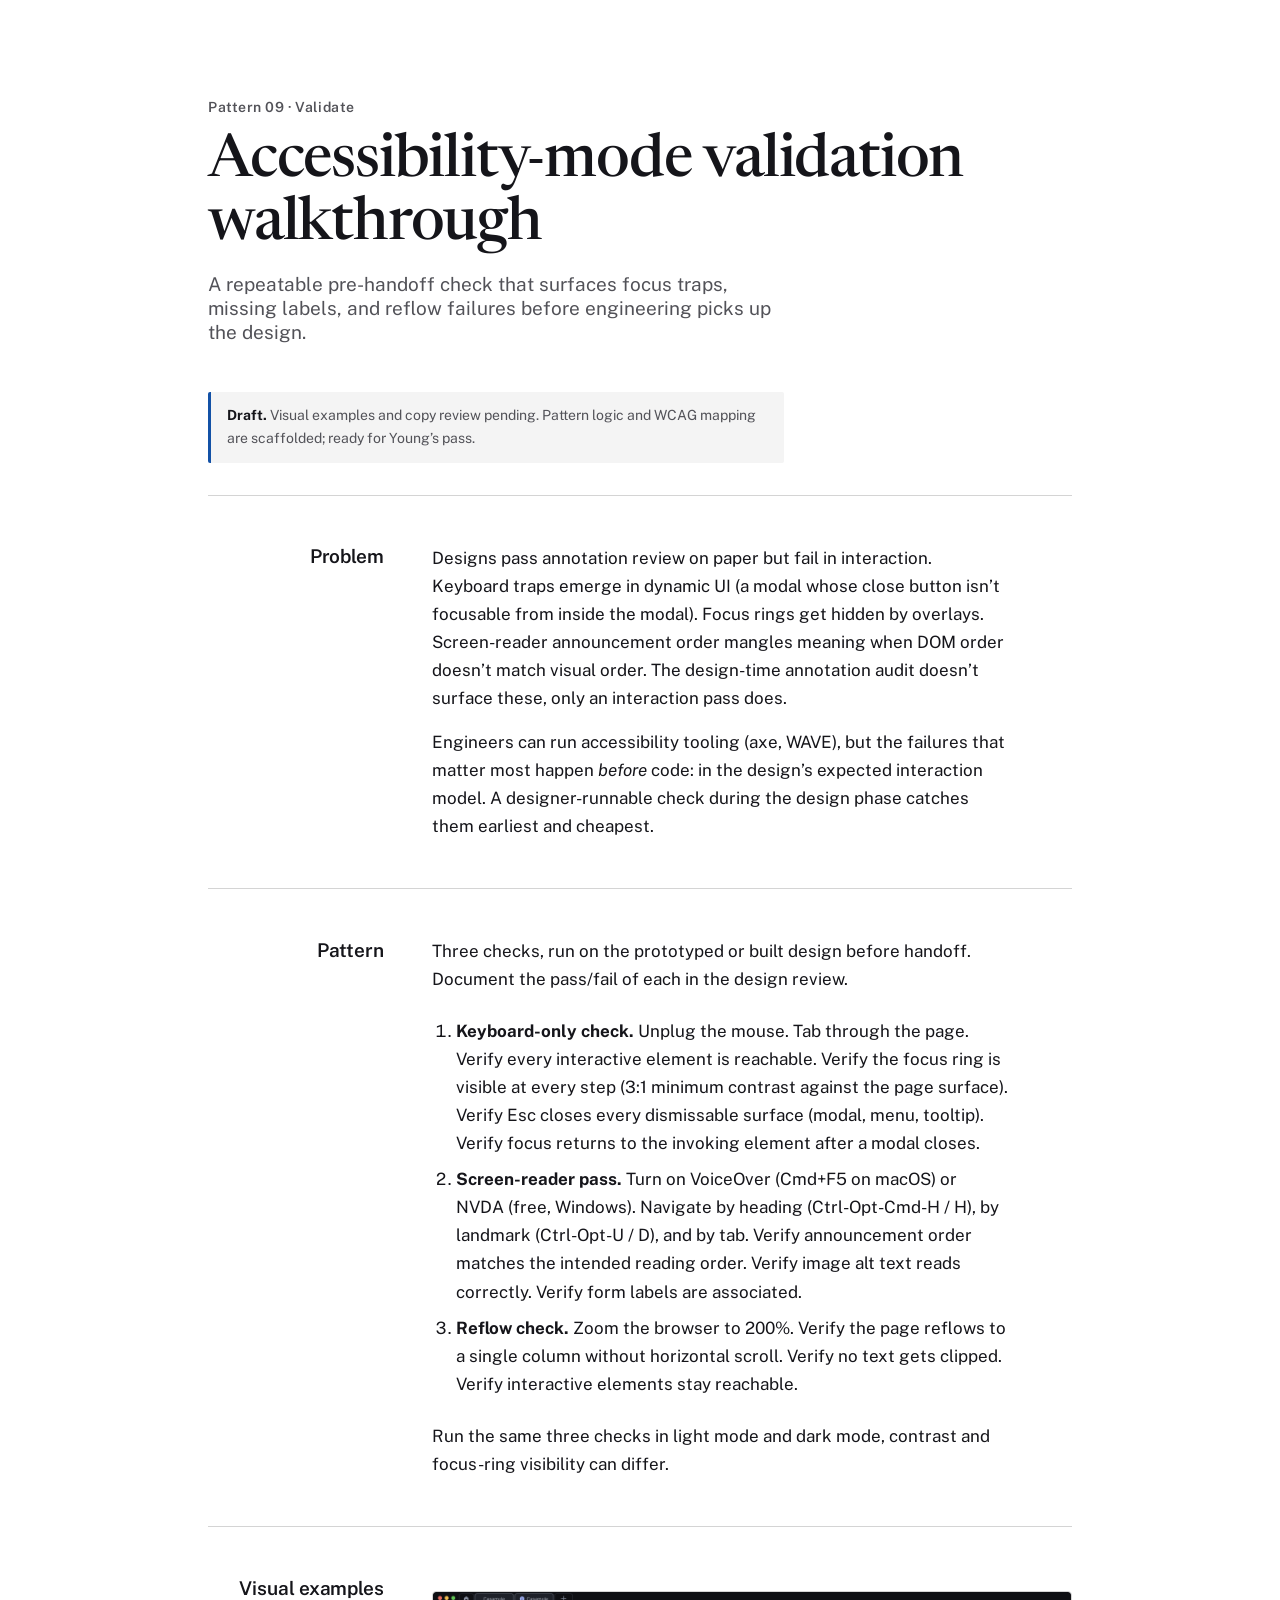
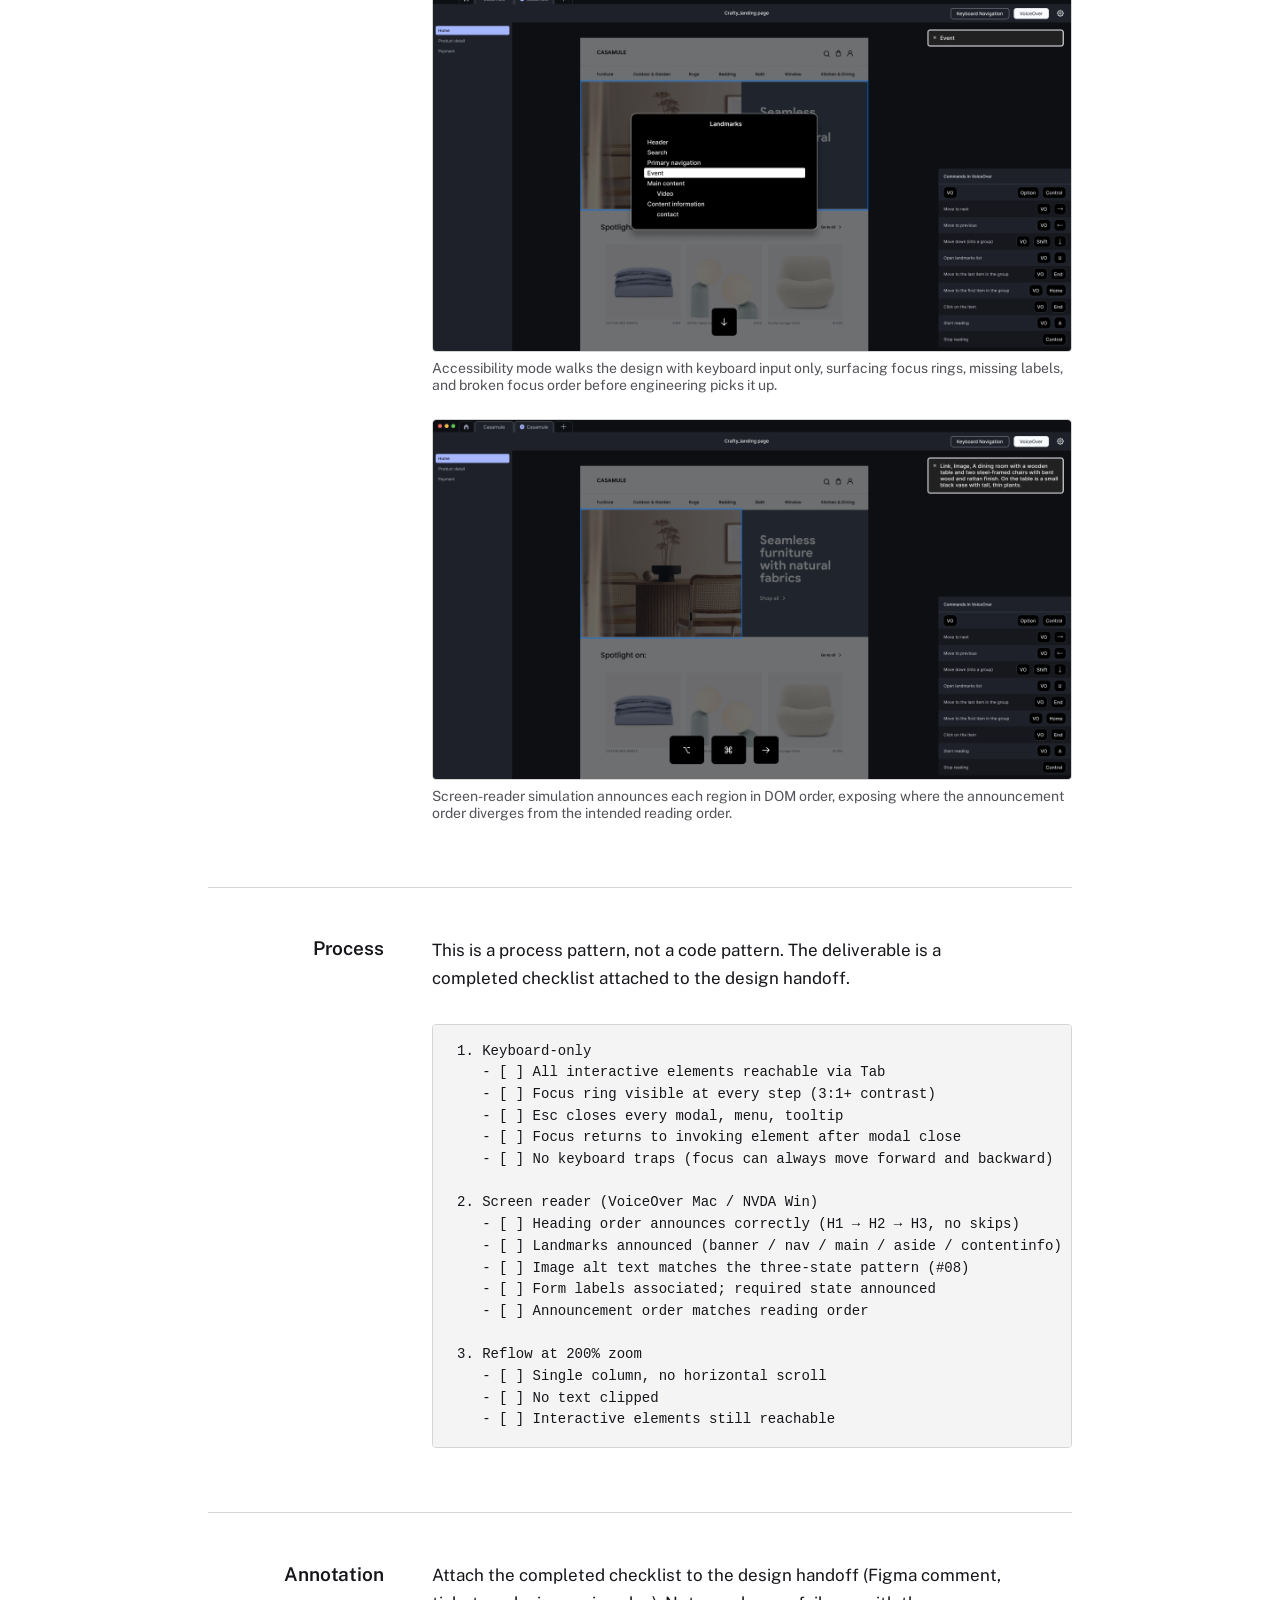
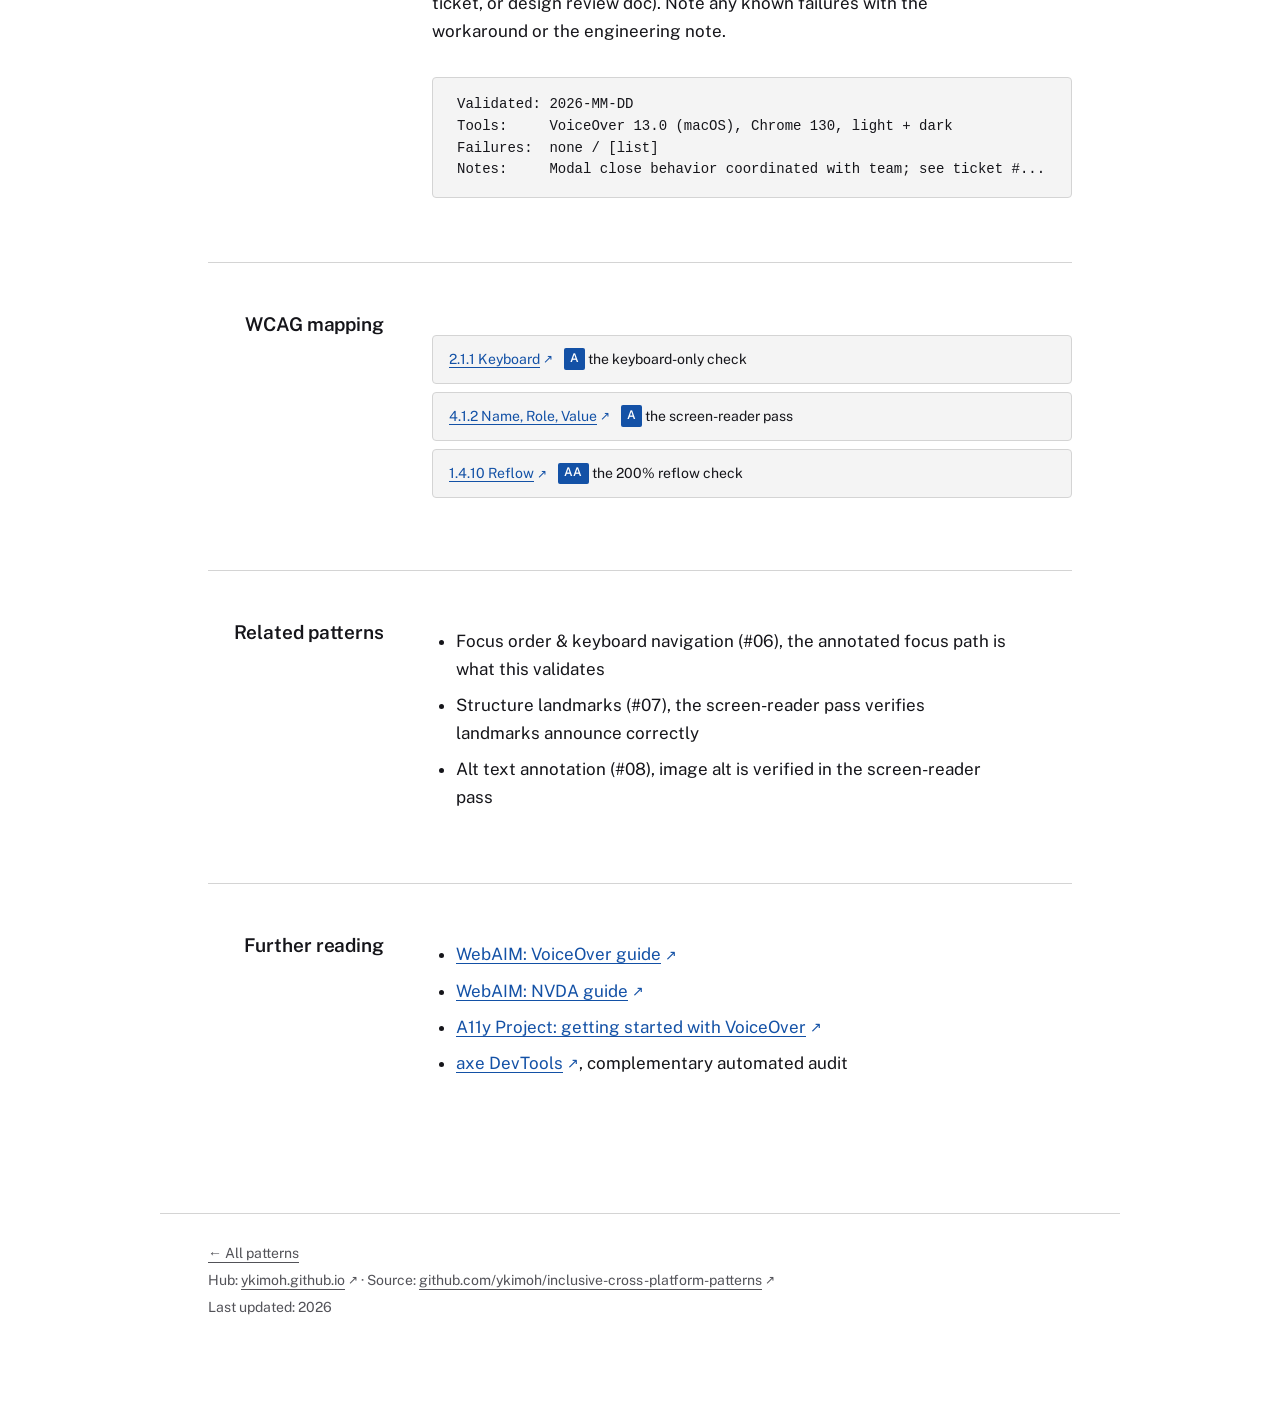
==== patterns/accessibility-mode-validation/index.html @ a1140729 "Initial: Inclusive Cross-Platform Patterns library A field-facing reference for designers who practi" ====
<!DOCTYPE html>
<html lang="en">
<head>
  <meta charset="UTF-8">
  <meta name="viewport" content="width=device-width, initial-scale=1">
  <title>Accessibility-mode validation walkthrough, Inclusive Cross-Platform Patterns</title>
  <meta name="description" content="A repeatable, designer-runnable pre-handoff check: walk the design with keyboard + VoiceOver/NVDA to surface focus traps, missing labels, and broken landmark order before engineering.">
  <meta name="color-scheme" content="light dark">
  <link rel="preconnect" href="https://fonts.googleapis.com">
  <link rel="preconnect" href="https://fonts.gstatic.com" crossorigin>
  <link href="https://fonts.googleapis.com/css2?family=Newsreader:wght@400;500;600&family=Public+Sans:wght@400;500;600&display=swap" rel="stylesheet">
  <link rel="stylesheet" href="../../styles.css">
</head>
<body>
  <a class="skip-link" href="#main">Skip to main content</a>

  <header class="site-header">
    <p class="eyebrow">Pattern 09 &middot; Validate</p>
    <h1>Accessibility-mode validation walkthrough</h1>
    <p class="subhead">A repeatable pre-handoff check that surfaces focus traps, missing labels, and reflow failures before engineering picks up the design.</p>
  </header>

  <main id="main" tabindex="-1">
    <aside class="draft-banner" role="status">
      <p><strong>Draft.</strong> Visual examples and copy review pending. Pattern logic and WCAG mapping are scaffolded; ready for Young&rsquo;s pass.</p>
    </aside>

    <section aria-labelledby="problem-heading">
      <h2 id="problem-heading">Problem</h2>
      <p>Designs pass annotation review on paper but fail in interaction. Keyboard traps emerge in dynamic UI (a modal whose close button isn&rsquo;t focusable from inside the modal). Focus rings get hidden by overlays. Screen-reader announcement order mangles meaning when DOM order doesn&rsquo;t match visual order. The design-time annotation audit doesn&rsquo;t surface these, only an interaction pass does.</p>
      <p>Engineers can run accessibility tooling (axe, WAVE), but the failures that matter most happen <em>before</em> code: in the design&rsquo;s expected interaction model. A designer-runnable check during the design phase catches them earliest and cheapest.</p>
    </section>

    <section aria-labelledby="pattern-heading">
      <h2 id="pattern-heading">Pattern</h2>
      <p>Three checks, run on the prototyped or built design before handoff. Document the pass/fail of each in the design review.</p>
      <ol>
        <li><strong>Keyboard-only check.</strong> Unplug the mouse. Tab through the page. Verify every interactive element is reachable. Verify the focus ring is visible at every step (3:1 minimum contrast against the page surface). Verify Esc closes every dismissable surface (modal, menu, tooltip). Verify focus returns to the invoking element after a modal closes.</li>
        <li><strong>Screen-reader pass.</strong> Turn on VoiceOver (Cmd+F5 on macOS) or NVDA (free, Windows). Navigate by heading (Ctrl-Opt-Cmd-H / H), by landmark (Ctrl-Opt-U / D), and by tab. Verify announcement order matches the intended reading order. Verify image alt text reads correctly. Verify form labels are associated.</li>
        <li><strong>Reflow check.</strong> Zoom the browser to 200%. Verify the page reflows to a single column without horizontal scroll. Verify no text gets clipped. Verify interactive elements stay reachable.</li>
      </ol>
      <p>Run the same three checks in light mode and dark mode, contrast and focus-ring visibility can differ.</p>
    </section>

    <section aria-labelledby="examples-heading">
      <h2 id="examples-heading">Visual examples</h2>
      <div class="example-stack">
        <figure class="example-figure">
          <img src="assets/a11y-mode-1.png" alt="The accessibility-mode interface, showing a design walkable by keyboard with focus rings visible at every step.">
          <figcaption>Accessibility mode walks the design with keyboard input only, surfacing focus rings, missing labels, and broken focus order before engineering picks it up.</figcaption>
        </figure>
        <figure class="example-figure">
          <img src="assets/a11y-mode-2.png" alt="The accessibility-mode interface in screen-reader simulation, displaying the announcement order and labels a screen reader would surface.">
          <figcaption>Screen-reader simulation announces each region in DOM order, exposing where the announcement order diverges from the intended reading order.</figcaption>
        </figure>
      </div>
    </section>

    <section aria-labelledby="process-heading">
      <h2 id="process-heading">Process</h2>
      <p>This is a process pattern, not a code pattern. The deliverable is a completed checklist attached to the design handoff.</p>
      <pre><code>1. Keyboard-only
   - [ ] All interactive elements reachable via Tab
   - [ ] Focus ring visible at every step (3:1+ contrast)
   - [ ] Esc closes every modal, menu, tooltip
   - [ ] Focus returns to invoking element after modal close
   - [ ] No keyboard traps (focus can always move forward and backward)

2. Screen reader (VoiceOver Mac / NVDA Win)
   - [ ] Heading order announces correctly (H1 → H2 → H3, no skips)
   - [ ] Landmarks announced (banner / nav / main / aside / contentinfo)
   - [ ] Image alt text matches the three-state pattern (#08)
   - [ ] Form labels associated; required state announced
   - [ ] Announcement order matches reading order

3. Reflow at 200% zoom
   - [ ] Single column, no horizontal scroll
   - [ ] No text clipped
   - [ ] Interactive elements still reachable</code></pre>
    </section>

    <section aria-labelledby="annotation-heading">
      <h2 id="annotation-heading">Annotation</h2>
      <p>Attach the completed checklist to the design handoff (Figma comment, ticket, or design review doc). Note any known failures with the workaround or the engineering note.</p>
      <pre><code>Validated: 2026-MM-DD
Tools:     VoiceOver 13.0 (macOS), Chrome 130, light + dark
Failures:  none / [list]
Notes:     Modal close behavior coordinated with team; see ticket #...</code></pre>
    </section>

    <section aria-labelledby="wcag-heading">
      <h2 id="wcag-heading">WCAG mapping</h2>
      <ul class="criteria-list">
        <li>
          <a href="https://www.w3.org/WAI/WCAG21/Understanding/keyboard.html" target="_blank" rel="noopener noreferrer">2.1.1 Keyboard<span class="sr-only"> (opens in new tab)</span></a>
          <span class="level">A</span>
         the keyboard-only check
        </li>
        <li>
          <a href="https://www.w3.org/WAI/WCAG21/Understanding/name-role-value.html" target="_blank" rel="noopener noreferrer">4.1.2 Name, Role, Value<span class="sr-only"> (opens in new tab)</span></a>
          <span class="level">A</span>
         the screen-reader pass
        </li>
        <li>
          <a href="https://www.w3.org/WAI/WCAG21/Understanding/reflow.html" target="_blank" rel="noopener noreferrer">1.4.10 Reflow<span class="sr-only"> (opens in new tab)</span></a>
          <span class="level">AA</span>
         the 200% reflow check
        </li>
      </ul>
    </section>

    <section aria-labelledby="related-heading">
      <h2 id="related-heading">Related patterns</h2>
      <ul>
        <li>Focus order &amp; keyboard navigation (#06), the annotated focus path is what this validates</li>
        <li>Structure landmarks (#07), the screen-reader pass verifies landmarks announce correctly</li>
        <li>Alt text annotation (#08), image alt is verified in the screen-reader pass</li>
      </ul>
    </section>

    <section aria-labelledby="reading-heading">
      <h2 id="reading-heading">Further reading</h2>
      <ul>
        <li><a href="https://webaim.org/articles/voiceover/" target="_blank" rel="noopener noreferrer">WebAIM: VoiceOver guide<span class="sr-only"> (opens in new tab)</span></a></li>
        <li><a href="https://webaim.org/articles/nvda/" target="_blank" rel="noopener noreferrer">WebAIM: NVDA guide<span class="sr-only"> (opens in new tab)</span></a></li>
        <li><a href="https://www.a11yproject.com/posts/getting-started-with-voiceover/" target="_blank" rel="noopener noreferrer">A11y Project: getting started with VoiceOver<span class="sr-only"> (opens in new tab)</span></a></li>
        <li><a href="https://www.deque.com/axe/devtools/" target="_blank" rel="noopener noreferrer">axe DevTools<span class="sr-only"> (opens in new tab)</span></a>, complementary automated audit</li>
      </ul>
    </section>
  </main>

  <footer class="site-footer">
    <p><a href="../../">&larr; All patterns</a></p>
    <p>Hub: <a href="https://ykimoh.github.io" target="_blank" rel="noopener noreferrer">ykimoh.github.io<span class="sr-only"> (opens in new tab)</span></a> &middot; Source: <a href="https://github.com/ykimoh/inclusive-cross-platform-patterns" target="_blank" rel="noopener noreferrer">github.com/ykimoh/inclusive-cross-platform-patterns<span class="sr-only"> (opens in new tab)</span></a></p>
    <p>Last updated: 2026</p>
  </footer>
</body>
</html>
---- styles.css ----
/*
 * Inclusive Cross-Platform Patterns
 * Aligned to the hub design system (see rfe-niw/04-evidence/01-pattern-library/hub-design-system.md).
 * Extends the hub's tokens and conventions with pattern-detail components:
 * code blocks, demo tiles, WCAG criteria list, eyebrow + summary + breadcrumb.
 */

/* ---------- Tokens ---------- */

:root {
  /* Color, light */
  --paper: #FFFFFF;
  --paper-soft: #F4F4F4;
  --ink: #15151A;
  --ink-soft: #525258;
  --accent: #1351A6;
  --accent-hover: #0E3F85;
  --rule: #D4D4D4;

  /* Status / state */
  --pass-fg: #0E5A2C;
  --fail-fg: #8E1F1B;

  /* Type families */
  --font-display: "Newsreader", Georgia, "Times New Roman", serif;
  --font-body: "Public Sans", -apple-system, BlinkMacSystemFont, "Helvetica Neue", Arial, sans-serif;
  --font-mono: ui-monospace, SFMono-Regular, "SF Mono", Menlo, Monaco, Consolas, "Liberation Mono", "Courier New", monospace;

  /* Type scale */
  --scale-xs: 0.75rem;
  --scale-sm: 0.875rem;
  --scale-base: 1.0625rem;
  --scale-lg: 1.1875rem;
  --scale-xl: 1.5rem;
  --scale-2xl: 2.25rem;
  --scale-3xl: 3rem;
  --scale-4xl: 3.75rem;

  /* Weights */
  --weight-regular: 400;
  --weight-medium: 500;
  --weight-semibold: 600;

  /* Leading */
  --leading-tight: 1.05;
  --leading-snug: 1.25;
  --leading-body: 1.65;

  /* Tracking */
  --track-tight: -0.02em;

  /* Spacing */
  --space-1: 0.25rem;
  --space-2: 0.5rem;
  --space-3: 0.75rem;
  --space-4: 1rem;
  --space-5: 1.5rem;
  --space-6: 2rem;
  --space-7: 3rem;
  --space-8: 4rem;
  --space-9: 6rem;

  /* Layout */
  --measure: 60rem;
  --rail: 11rem;
  --rail-gap: var(--space-7);
  --page-pad: var(--space-5);
}

@media (min-width: 38rem) {
  :root {
    --page-pad: var(--space-7);
  }
}

@media (prefers-color-scheme: dark) {
  :root {
    --paper: #111111;
    --paper-soft: #1C1C1C;
    --ink: #F4F4F4;
    --ink-soft: #A8A8A8;
    --accent: #7BB3E9;
    --accent-hover: #99C8F0;
    --rule: #2A2A2A;
    --pass-fg: #6AD08A;
    --fail-fg: #ED7572;
  }
}

/* ---------- Reset ---------- */

*, *::before, *::after { box-sizing: border-box; }

html {
  font-size: 100%;
  -webkit-text-size-adjust: 100%;
  text-rendering: optimizeLegibility;
  -webkit-font-smoothing: antialiased;
  -moz-osx-font-smoothing: grayscale;
}

body {
  margin: 0;
  font-family: var(--font-body);
  font-size: var(--scale-base);
  font-weight: var(--weight-regular);
  line-height: var(--leading-body);
  color: var(--ink);
  background: var(--paper);
  font-feature-settings: "kern", "liga";
}

/* ---------- Visually-hidden utility ---------- */

.sr-only {
  position: absolute;
  width: 1px;
  height: 1px;
  padding: 0;
  margin: -1px;
  overflow: hidden;
  clip: rect(0, 0, 0, 0);
  white-space: nowrap;
  border: 0;
}

/* ---------- Skip link ---------- */

.skip-link {
  position: absolute;
  top: -3rem;
  left: var(--space-4);
  padding: var(--space-2) var(--space-4);
  background: var(--accent);
  color: #FFFFFF;
  font-family: var(--font-body);
  font-size: var(--scale-sm);
  font-weight: var(--weight-semibold);
  text-decoration: none;
  border-radius: 2px;
  z-index: 100;
}

.skip-link:focus { top: var(--space-4); }

/* ---------- Layout shell ---------- */

.site-header,
main,
.site-footer {
  max-width: var(--measure);
  margin: 0 auto;
  padding-left: var(--page-pad);
  padding-right: var(--page-pad);
}

main { outline: none; }
main:focus-visible { outline: none; }

/* ---------- Header ---------- */

.site-header {
  padding-top: var(--space-9);
  padding-bottom: var(--space-7);
}

.site-header .eyebrow {
  margin: 0 0 var(--space-3);
  font-family: var(--font-body);
  font-size: var(--scale-sm);
  font-weight: var(--weight-semibold);
  letter-spacing: 0.04em;
  color: var(--ink-soft);
}

.site-header h1 {
  margin: 0 0 var(--space-4);
  font-family: var(--font-display);
  font-size: var(--scale-3xl);
  font-weight: var(--weight-medium);
  line-height: var(--leading-tight);
  letter-spacing: var(--track-tight);
  color: var(--ink);
}

@media (min-width: 38rem) {
  .site-header h1 { font-size: var(--scale-4xl); }
}

.subhead {
  margin: 0;
  max-width: 36rem;
  font-family: var(--font-body);
  font-size: var(--scale-lg);
  font-weight: var(--weight-regular);
  line-height: var(--leading-snug);
  color: var(--ink-soft);
}

/* ---------- Main + sections ---------- */

main { padding-bottom: var(--space-8); }

main > section {
  padding-top: var(--space-7);
  margin-top: var(--space-7);
  border-top: 1px solid var(--rule);
}

main > section:first-of-type { margin-top: 0; }

main > section > h2 {
  margin: 0 0 var(--space-5);
  font-family: var(--font-body);
  font-size: var(--scale-xl);
  font-weight: var(--weight-semibold);
  line-height: var(--leading-snug);
  color: var(--ink);
  letter-spacing: -0.005em;
}

main p {
  margin: 0 0 var(--space-4);
  max-width: 36rem;
}

main p:last-child { margin-bottom: 0; }

main ul,
main ol {
  margin: 0 0 var(--space-4);
  padding-left: var(--space-5);
  max-width: 36rem;
}

main li { margin: var(--space-2) 0; }

/* Rail layout: section heading in a left rail at wider viewports. */

@media (min-width: 56rem) {
  main > section {
    display: grid;
    grid-template-columns: var(--rail) 1fr;
    column-gap: var(--rail-gap);
    align-items: start;
  }

  main > section > h2 {
    grid-column: 1;
    grid-row: 1 / span 99;
    margin: 0;
    font-size: var(--scale-lg);
    line-height: var(--leading-snug);
    text-align: right;
    padding-top: 0.1em;
  }

  main > section > *:not(h2) { grid-column: 2; }
}

/* ---------- Section pre-heading (above H2 in rail-paired sections) ---------- */

.section-eyebrow {
  margin: 0 0 var(--space-3);
  font-family: var(--font-body);
  font-size: var(--scale-xs);
  font-weight: var(--weight-semibold);
  letter-spacing: 0.06em;
  text-transform: uppercase;
  color: var(--ink-soft);
}

/* ---------- Resource list (titled items, no chrome) ---------- */

.resource-list {
  list-style: none;
  margin: 0;
  padding: 0;
  max-width: none;
}

.resource-list > li {
  margin: 0;
  padding: 0;
}

.resource-list > li + li { margin-top: var(--space-6); }

.resource-list h3 {
  margin: 0 0 var(--space-2);
  font-family: var(--font-body);
  font-size: var(--scale-lg);
  font-weight: var(--weight-semibold);
  line-height: var(--leading-snug);
  color: var(--ink);
}

.resource-list .num {
  display: inline-block;
  margin-right: var(--space-2);
  color: var(--ink-soft);
  font-variant-numeric: tabular-nums;
  font-weight: var(--weight-regular);
}

.resource-list p {
  margin: 0;
  color: var(--ink-soft);
}

/* In-development status badge */

.status {
  display: inline-block;
  margin-left: var(--space-2);
  padding: 0.0625em 0.5em;
  font-family: var(--font-body);
  font-size: var(--scale-xs);
  font-weight: var(--weight-semibold);
  letter-spacing: 0.04em;
  text-transform: uppercase;
  border: 1px solid var(--rule);
  border-radius: 2px;
  color: var(--ink-soft);
  vertical-align: 0.15em;
}

/* ---------- Draft banner (scaffolded pages, removed when shipping) ---------- */

.draft-banner {
  margin: 0 0 var(--space-6);
  padding: var(--space-3) var(--space-4);
  background: var(--paper-soft);
  border-left: 3px solid var(--accent);
  border-radius: 2px;
  font-family: var(--font-body);
  font-size: var(--scale-sm);
  color: var(--ink-soft);
  max-width: 36rem;
}

.draft-banner p { margin: 0; }
.draft-banner strong { color: var(--ink); }

/* ---------- Pattern detail page: eyebrow, summary, breadcrumb ---------- */

.breadcrumb {
  margin: 0 0 var(--space-5);
  font-family: var(--font-body);
  font-size: var(--scale-sm);
  color: var(--ink-soft);
}

.summary {
  margin: 0 0 var(--space-7);
  max-width: 36rem;
  font-family: var(--font-body);
  font-size: var(--scale-lg);
  font-weight: var(--weight-regular);
  line-height: var(--leading-snug);
  color: var(--ink);
}

/* ---------- Code blocks ---------- */

pre {
  margin: var(--space-4) 0;
  padding: var(--space-4) var(--space-5);
  background: var(--paper-soft);
  border: 1px solid var(--rule);
  border-radius: 4px;
  overflow-x: auto;
  font-family: var(--font-mono);
  font-size: var(--scale-sm);
  line-height: 1.55;
  color: var(--ink);
  max-width: 100%;
}

pre code {
  font-family: inherit;
  font-size: inherit;
  background: transparent;
  padding: 0;
  border: 0;
  color: inherit;
}

p code,
li code {
  padding: 0.0625em 0.4em;
  background: var(--paper-soft);
  border: 1px solid var(--rule);
  border-radius: 2px;
  font-family: var(--font-mono);
  font-size: 0.92em;
  color: var(--ink);
}

/* ---------- Demo tiles (visual examples) ---------- */

.demo-row {
  display: grid;
  grid-template-columns: 1fr;
  gap: var(--space-4);
  margin: var(--space-4) 0;
  max-width: 100%;
}

@media (min-width: 32rem) {
  .demo-row { grid-template-columns: 1fr 1fr; }
}

.demo-tile {
  padding: var(--space-6) var(--space-4);
  background: var(--paper-soft);
  border: 1px solid var(--rule);
  border-radius: 4px;
  text-align: center;
}

.demo-tile .demo-label {
  display: block;
  margin-bottom: var(--space-4);
  font-family: var(--font-body);
  font-size: var(--scale-xs);
  font-weight: var(--weight-semibold);
  letter-spacing: 0.06em;
  text-transform: uppercase;
}

.demo-tile.demo-fail .demo-label { color: var(--fail-fg); }
.demo-tile.demo-pass .demo-label { color: var(--pass-fg); }

.demo-tile .demo-ratio {
  display: block;
  margin-top: var(--space-3);
  font-family: var(--font-mono);
  font-size: var(--scale-xs);
  color: var(--ink-soft);
  font-variant-numeric: tabular-nums;
}

/* Demo button: hardcoded fail/pass colors so they demonstrate the actual
   contrast point regardless of user theme. */

.btn-demo {
  display: inline-block;
  padding: 0.625rem 1.25rem;
  font-family: var(--font-body);
  font-size: var(--scale-base);
  font-weight: var(--weight-medium);
  border: 0;
  border-radius: 4px;
  cursor: default;
}

.btn-demo.btn-fail {
  background: #FF7A7A;
  color: #FFFFFF;
}

.btn-demo.btn-pass {
  background: #1351A6;
  color: #FFFFFF;
}

/* ---------- Example figures (Beyond mockup screenshots) ---------- */

.example-stack {
  display: flex;
  flex-direction: column;
  gap: var(--space-5);
  margin: var(--space-4) 0;
}

.example-figure {
  margin: 0;
  max-width: 100%;
}

.example-figure img {
  display: block;
  width: 100%;
  height: auto;
  border: 1px solid var(--rule);
  border-radius: 4px;
  background: var(--paper-soft);
}

.example-figure figcaption {
  margin-top: var(--space-2);
  font-family: var(--font-body);
  font-size: var(--scale-sm);
  color: var(--ink-soft);
  line-height: var(--leading-snug);
}

/* Demo-tile variant that hosts a screenshot instead of a button */

.demo-tile.demo-image { padding: var(--space-3); }

.demo-tile.demo-image img {
  display: block;
  width: 100%;
  height: auto;
  border-radius: 2px;
  margin: 0 auto var(--space-2);
}

.demo-tile.demo-image .demo-label {
  margin-bottom: var(--space-3);
}

/* ---------- WCAG criteria list ---------- */

.criteria-list {
  list-style: none;
  margin: var(--space-4) 0;
  padding: 0;
  max-width: 100%;
}

.criteria-list > li {
  margin: var(--space-2) 0;
  padding: var(--space-3) var(--space-4);
  background: var(--paper-soft);
  border: 1px solid var(--rule);
  border-radius: 4px;
  font-size: var(--scale-sm);
  color: var(--ink);
}

.criteria-list .level {
  display: inline-block;
  margin-left: var(--space-2);
  padding: 0.0625em 0.5em;
  font-family: var(--font-body);
  font-size: var(--scale-xs);
  font-weight: var(--weight-semibold);
  letter-spacing: 0.04em;
  background: var(--accent);
  color: #FFFFFF;
  border-radius: 2px;
  vertical-align: 0.15em;
}

/* ---------- Links ---------- */

a {
  color: var(--accent);
  text-decoration: underline;
  text-decoration-thickness: 1px;
  text-underline-offset: 0.2em;
  transition: color 120ms ease, text-decoration-color 120ms ease, text-underline-offset 120ms ease;
}

a:hover {
  color: var(--accent-hover);
  text-underline-offset: 0.3em;
}

a:focus-visible {
  outline: 2px solid var(--accent);
  outline-offset: 3px;
  border-radius: 1px;
}

/* External link: arrow pseudo + sr-only span (in markup). */

a[target="_blank"]::after {
  content: "\00A0\2197";
  display: inline-block;
  font-size: 0.85em;
  vertical-align: 0.05em;
  color: inherit;
}

/* ---------- Footer ---------- */

.site-footer {
  margin-top: var(--space-7);
  padding-top: var(--space-5);
  padding-bottom: var(--space-9);
  border-top: 1px solid var(--rule);
  font-family: var(--font-body);
  font-size: var(--scale-sm);
  color: var(--ink-soft);
}

.site-footer p { margin: var(--space-1) 0; }

.site-footer a {
  color: var(--ink-soft);
  text-decoration-thickness: 1px;
  text-underline-offset: 0.25em;
}

.site-footer a:hover { color: var(--accent); }

/* ---------- Motion ---------- */

@media (prefers-reduced-motion: no-preference) {
  .site-header,
  main > section,
  .site-footer {
    opacity: 0;
    transform: translateY(8px);
    animation: rise 540ms cubic-bezier(0.2, 0.6, 0.2, 1) forwards;
  }

  .site-header { animation-delay: 80ms; }
  main > section:nth-of-type(1) { animation-delay: 180ms; }
  main > section:nth-of-type(2) { animation-delay: 260ms; }
  main > section:nth-of-type(3) { animation-delay: 340ms; }
  main > section:nth-of-type(4) { animation-delay: 420ms; }
  main > section:nth-of-type(5) { animation-delay: 500ms; }
  main > section:nth-of-type(6) { animation-delay: 580ms; }
  main > section:nth-of-type(7) { animation-delay: 660ms; }
  main > section:nth-of-type(8) { animation-delay: 740ms; }
  .site-footer { animation-delay: 820ms; }

  @keyframes rise {
    to {
      opacity: 1;
      transform: translateY(0);
    }
  }
}

@media (prefers-reduced-motion: reduce) {
  a { transition: none; }
}

/* ---------- Forced colors (Windows High Contrast) ---------- */

@media (forced-colors: active) {
  .skip-link,
  a:focus-visible {
    outline: 2px solid CanvasText;
  }
  .demo-tile,
  .criteria-list > li,
  pre {
    border: 1px solid CanvasText;
  }
}
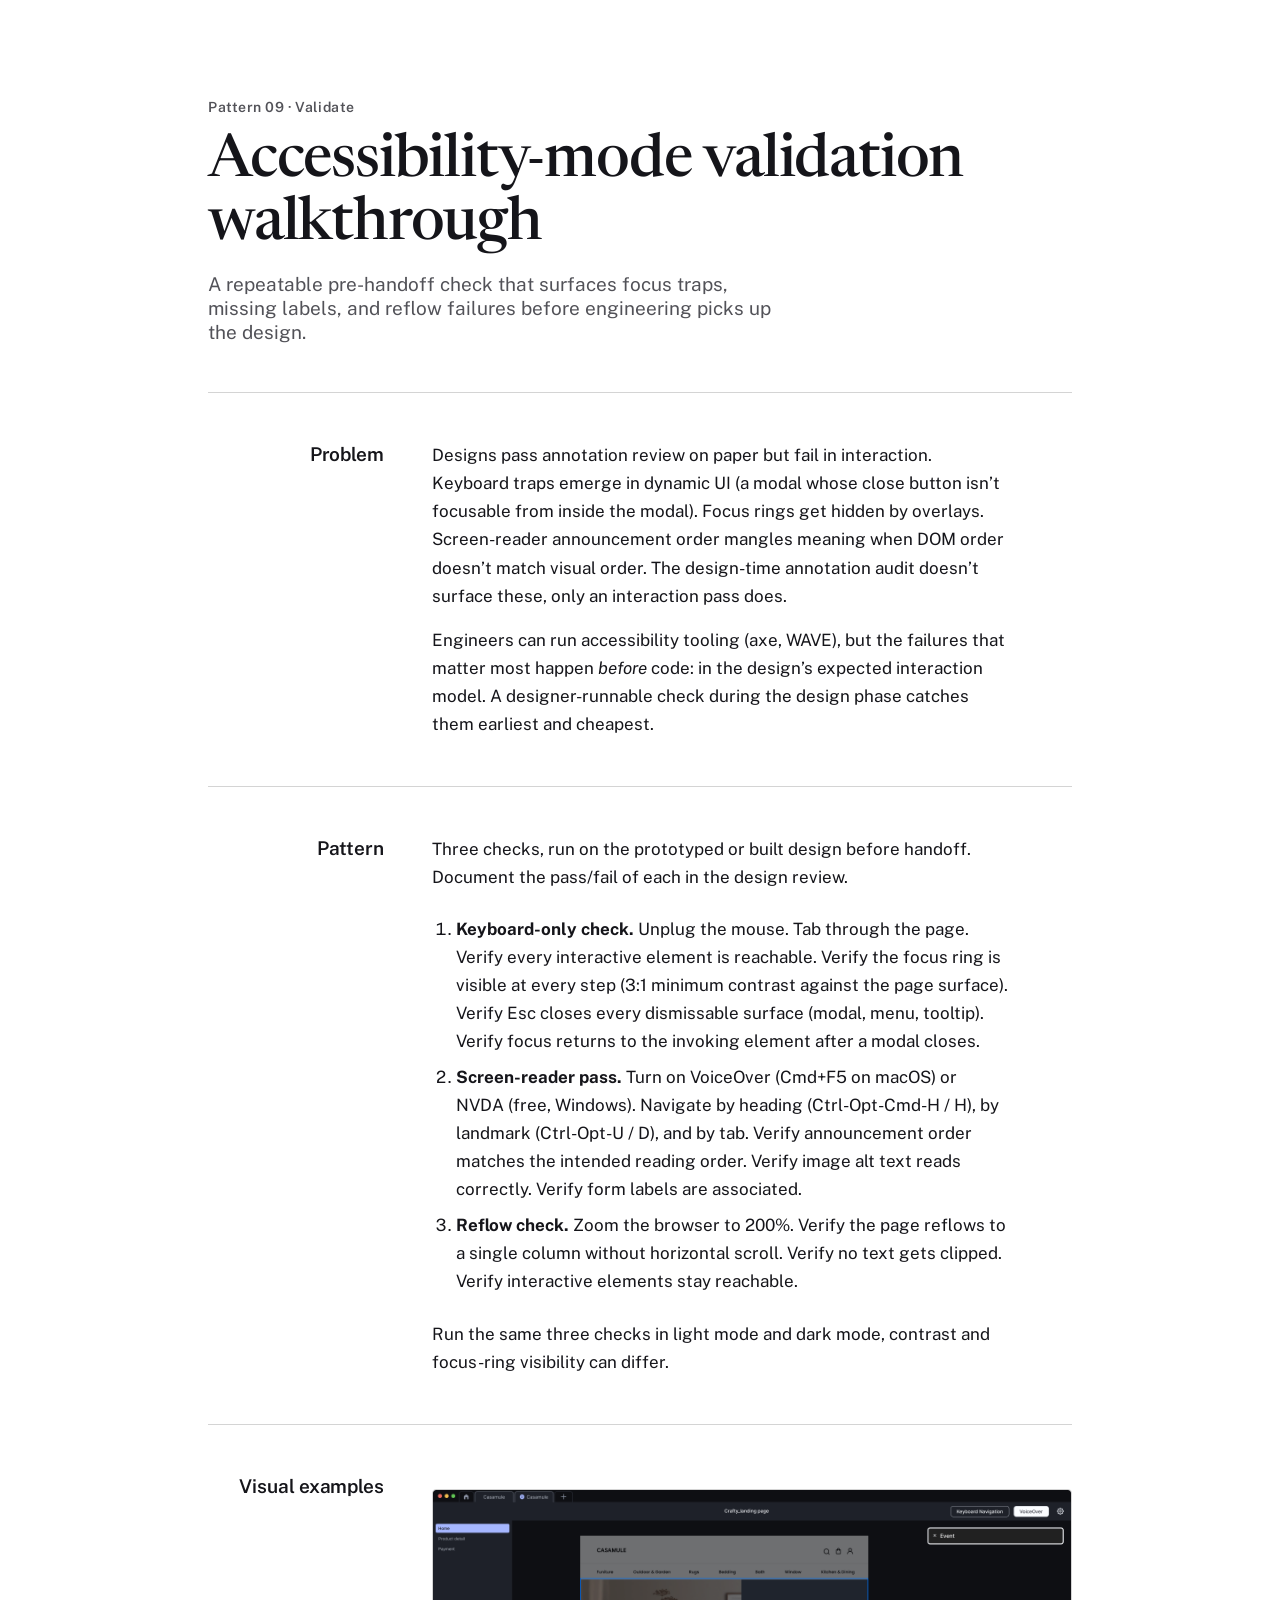
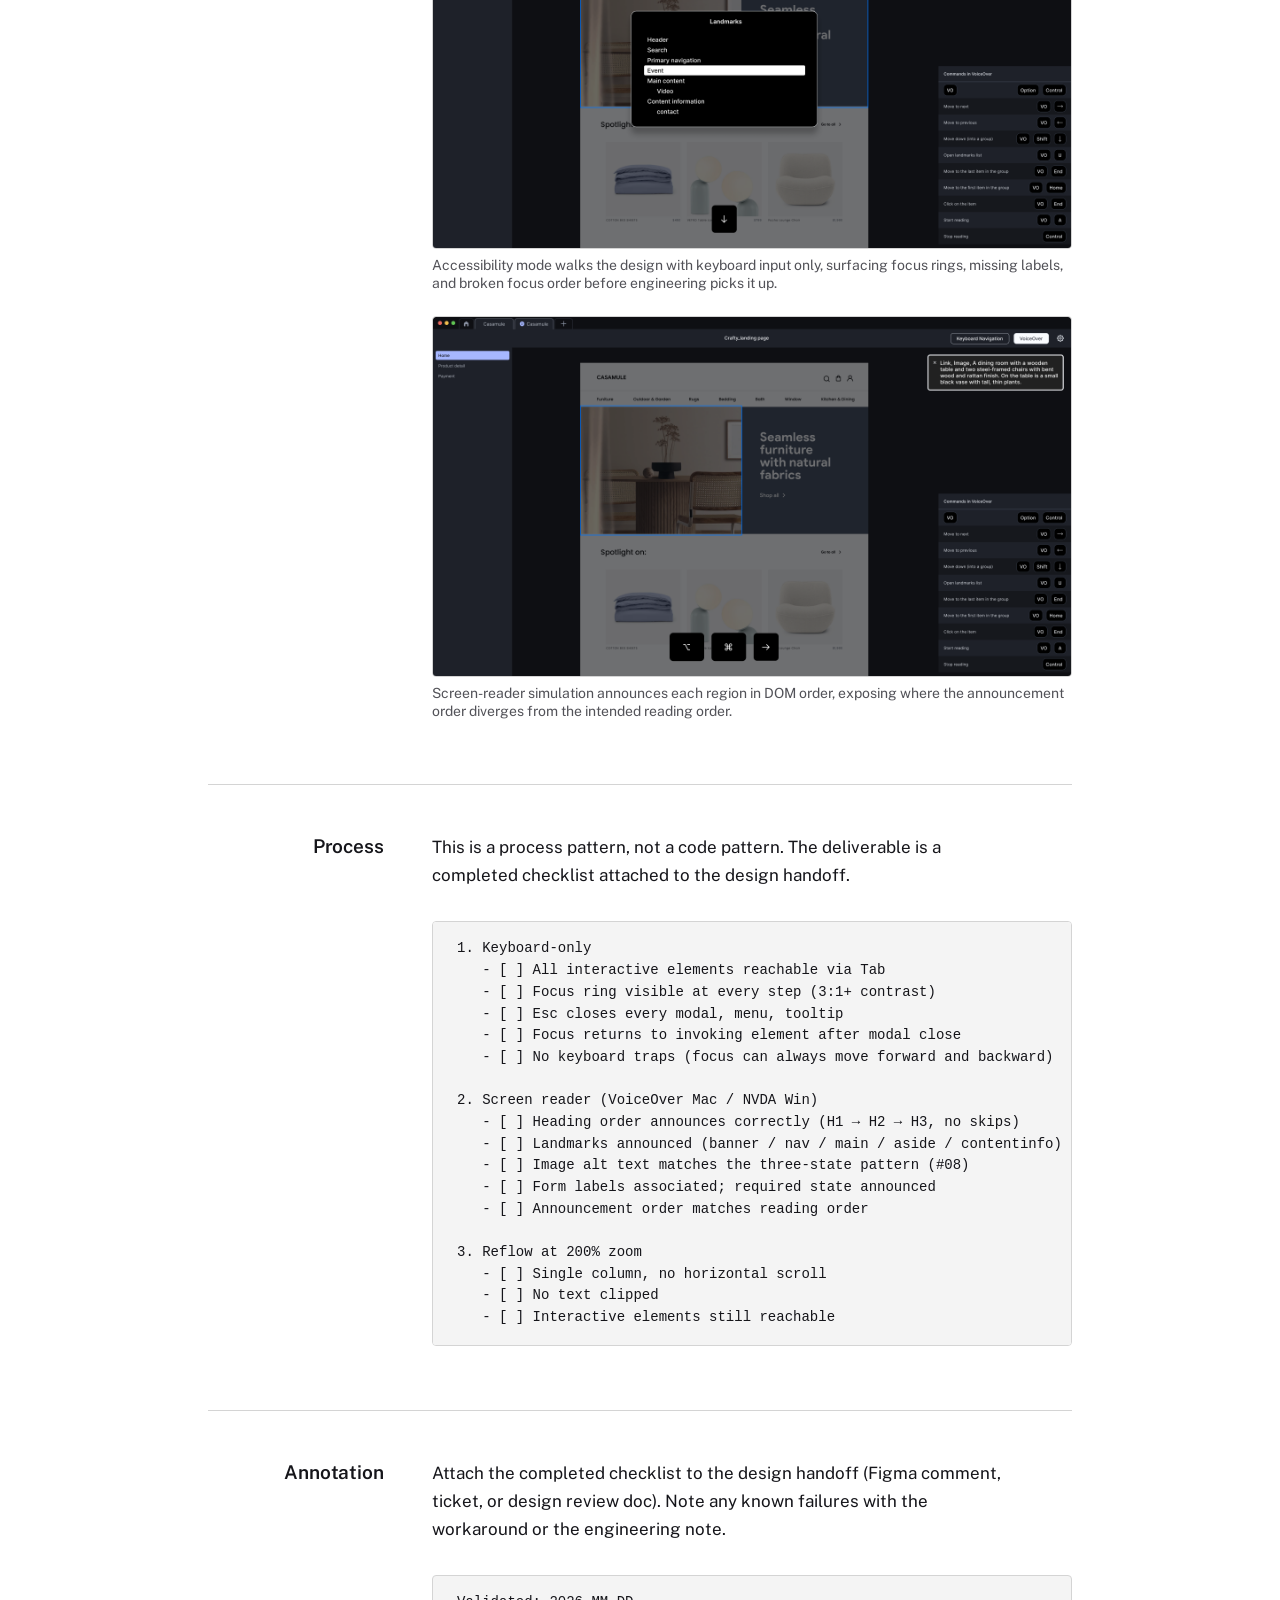
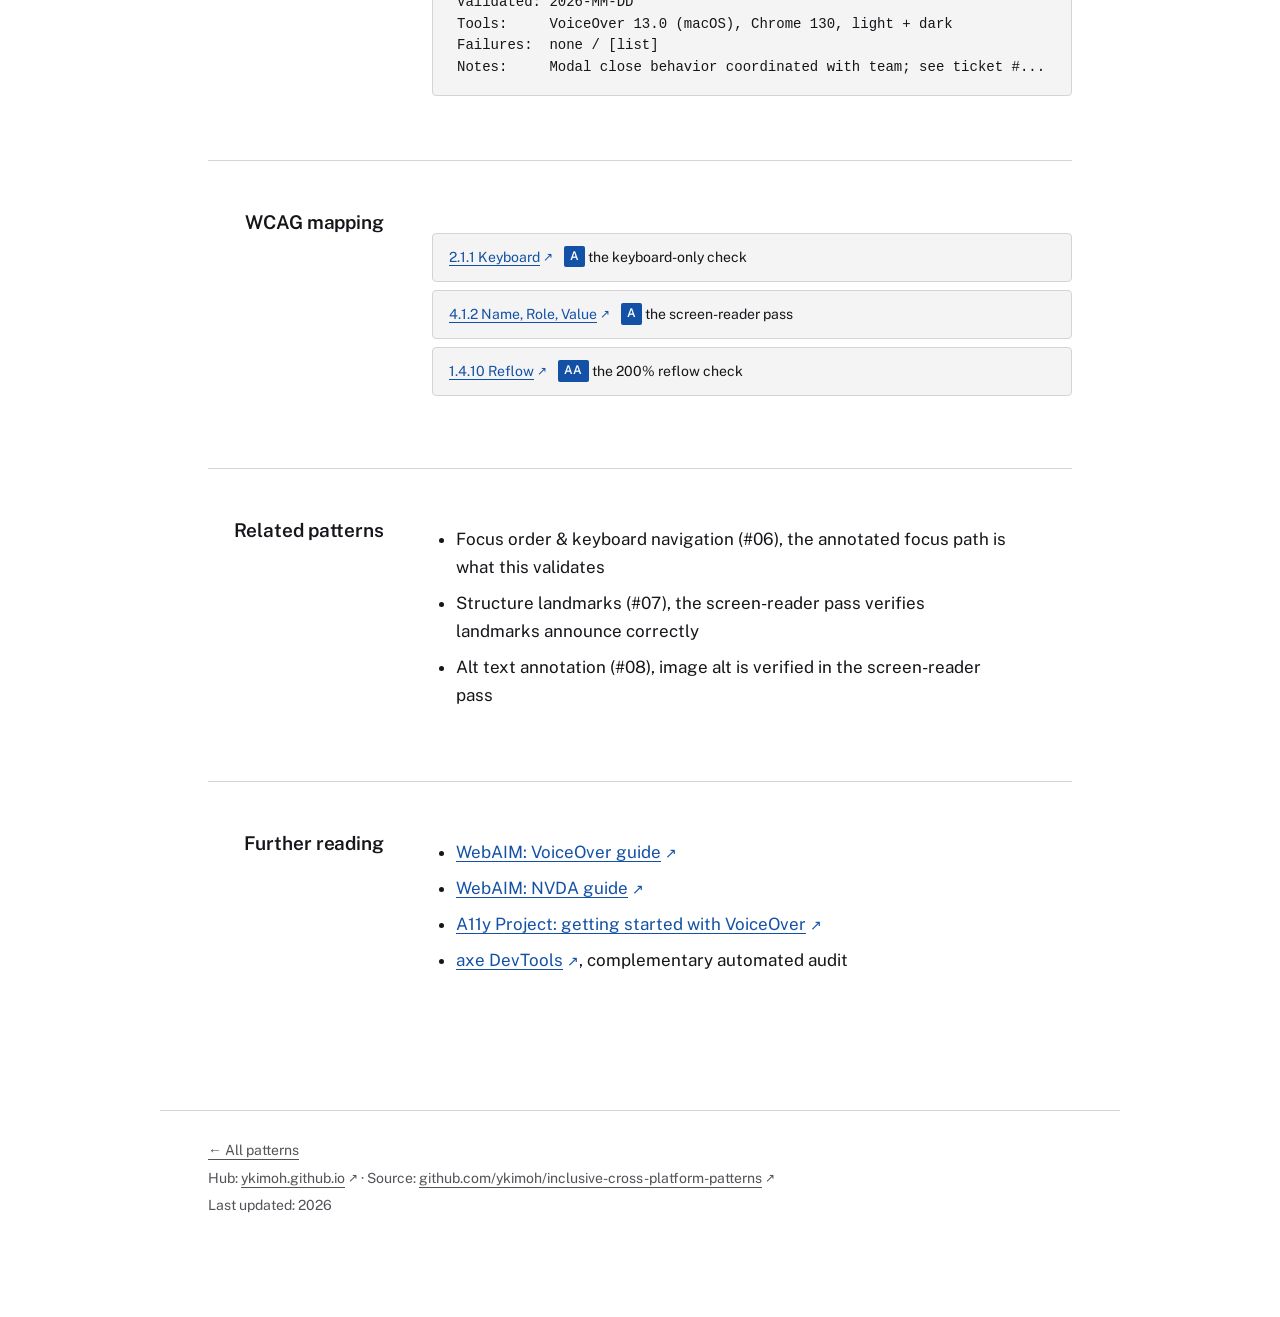
==== commit 0ec65414: "Promote 11 patterns from draft to final" ====
--- a/patterns/accessibility-mode-validation/index.html
+++ b/patterns/accessibility-mode-validation/index.html
@@ -21,10 +21,6 @@
   </header>
 
   <main id="main" tabindex="-1">
-    <aside class="draft-banner" role="status">
-      <p><strong>Draft.</strong> Visual examples and copy review pending. Pattern logic and WCAG mapping are scaffolded; ready for Young&rsquo;s pass.</p>
-    </aside>
-
     <section aria-labelledby="problem-heading">
       <h2 id="problem-heading">Problem</h2>
       <p>Designs pass annotation review on paper but fail in interaction. Keyboard traps emerge in dynamic UI (a modal whose close button isn&rsquo;t focusable from inside the modal). Focus rings get hidden by overlays. Screen-reader announcement order mangles meaning when DOM order doesn&rsquo;t match visual order. The design-time annotation audit doesn&rsquo;t surface these, only an interaction pass does.</p>
--- a/styles.css
+++ b/styles.css
@@ -1,6 +1,6 @@
 /*
  * Inclusive Cross-Platform Patterns
- * Aligned to the hub design system (see rfe-niw/04-evidence/01-pattern-library/hub-design-system.md).
+ * Aligned to the hub design system.
  * Extends the hub's tokens and conventions with pattern-detail components:
  * code blocks, demo tiles, WCAG criteria list, eyebrow + summary + breadcrumb.
  */
